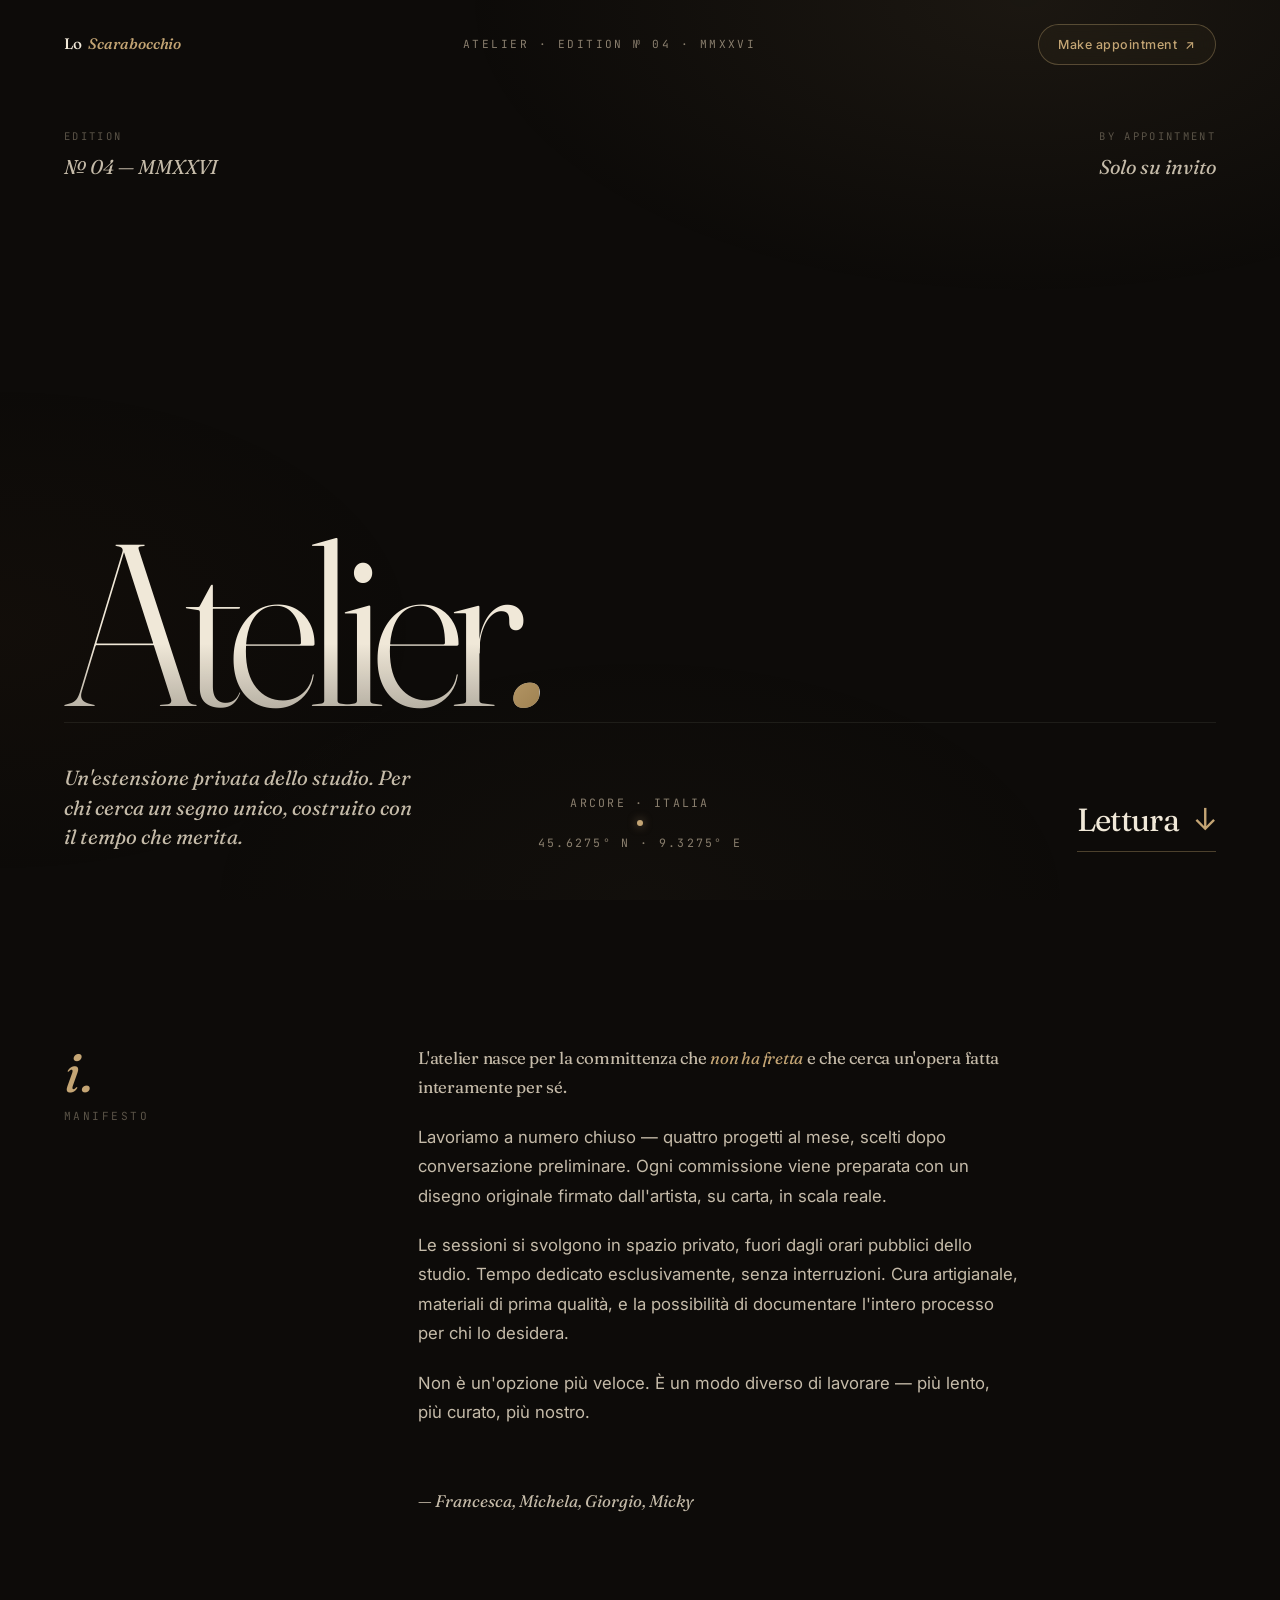
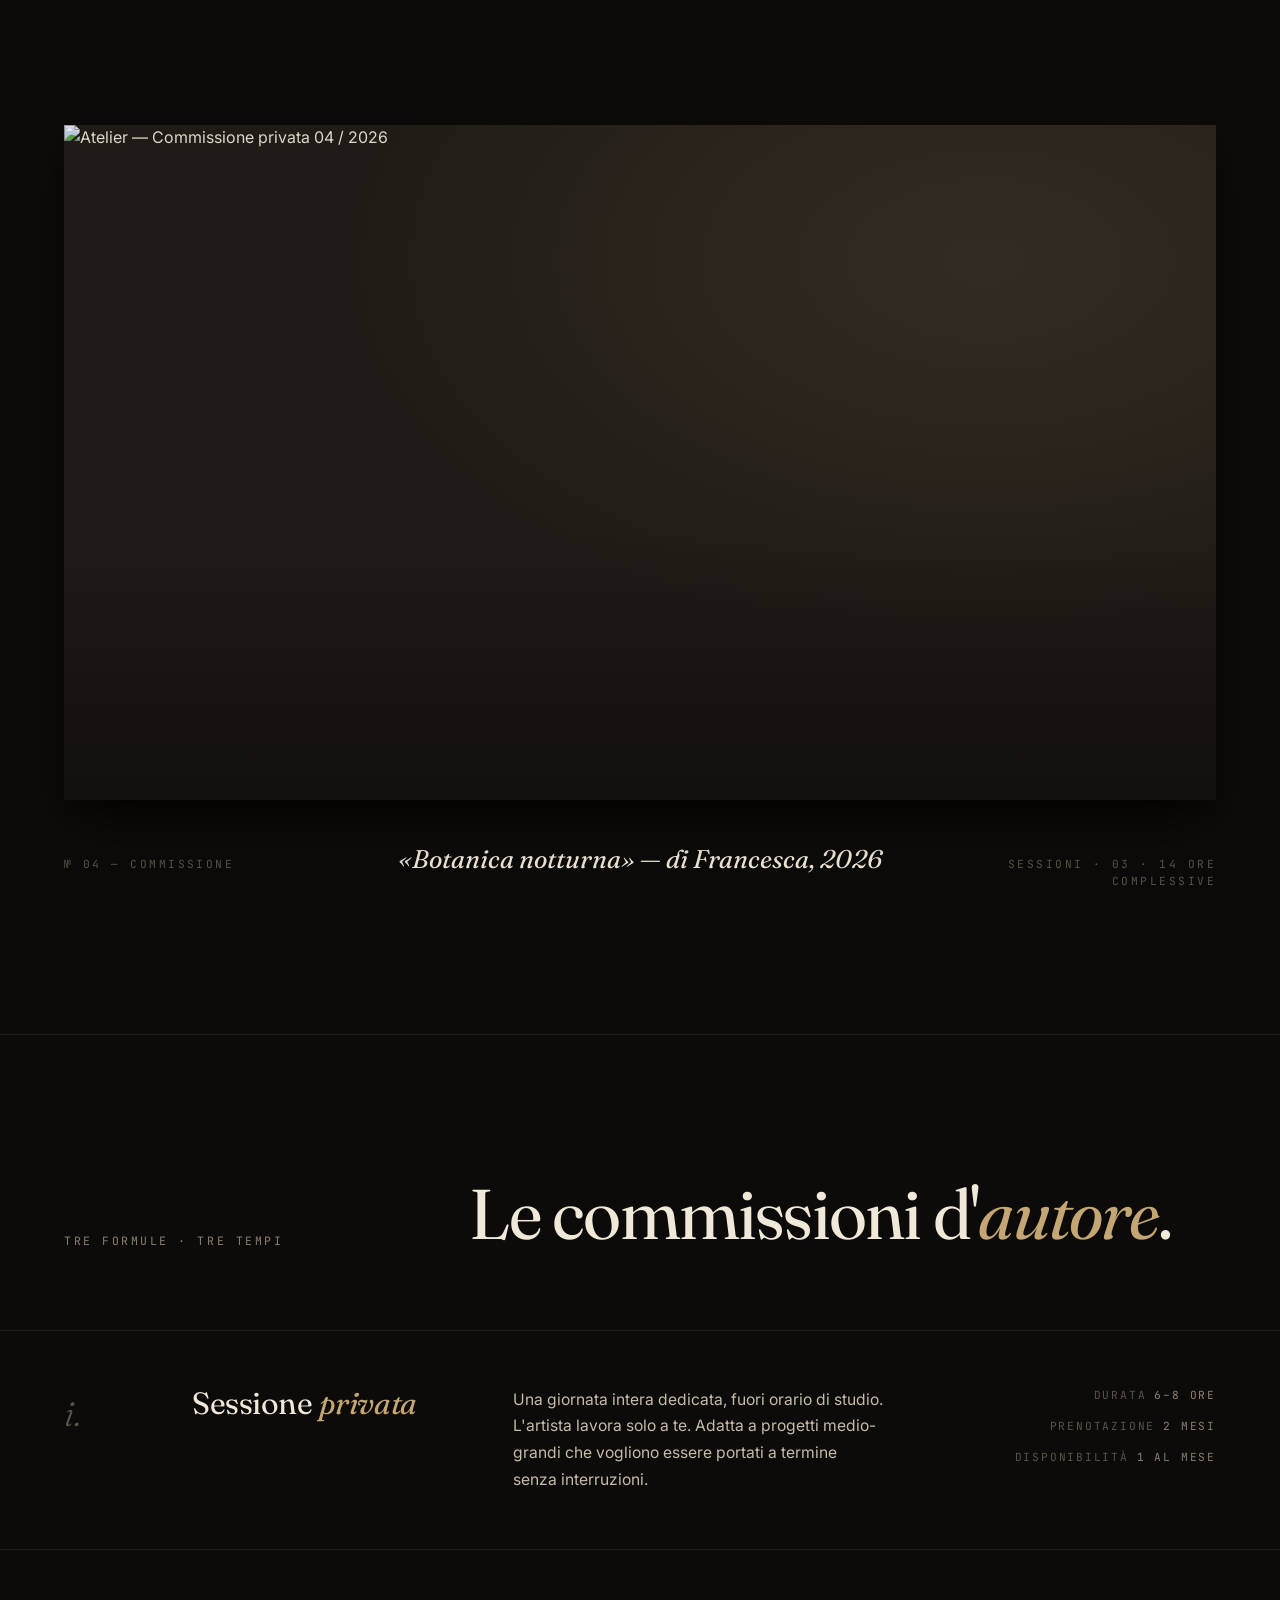
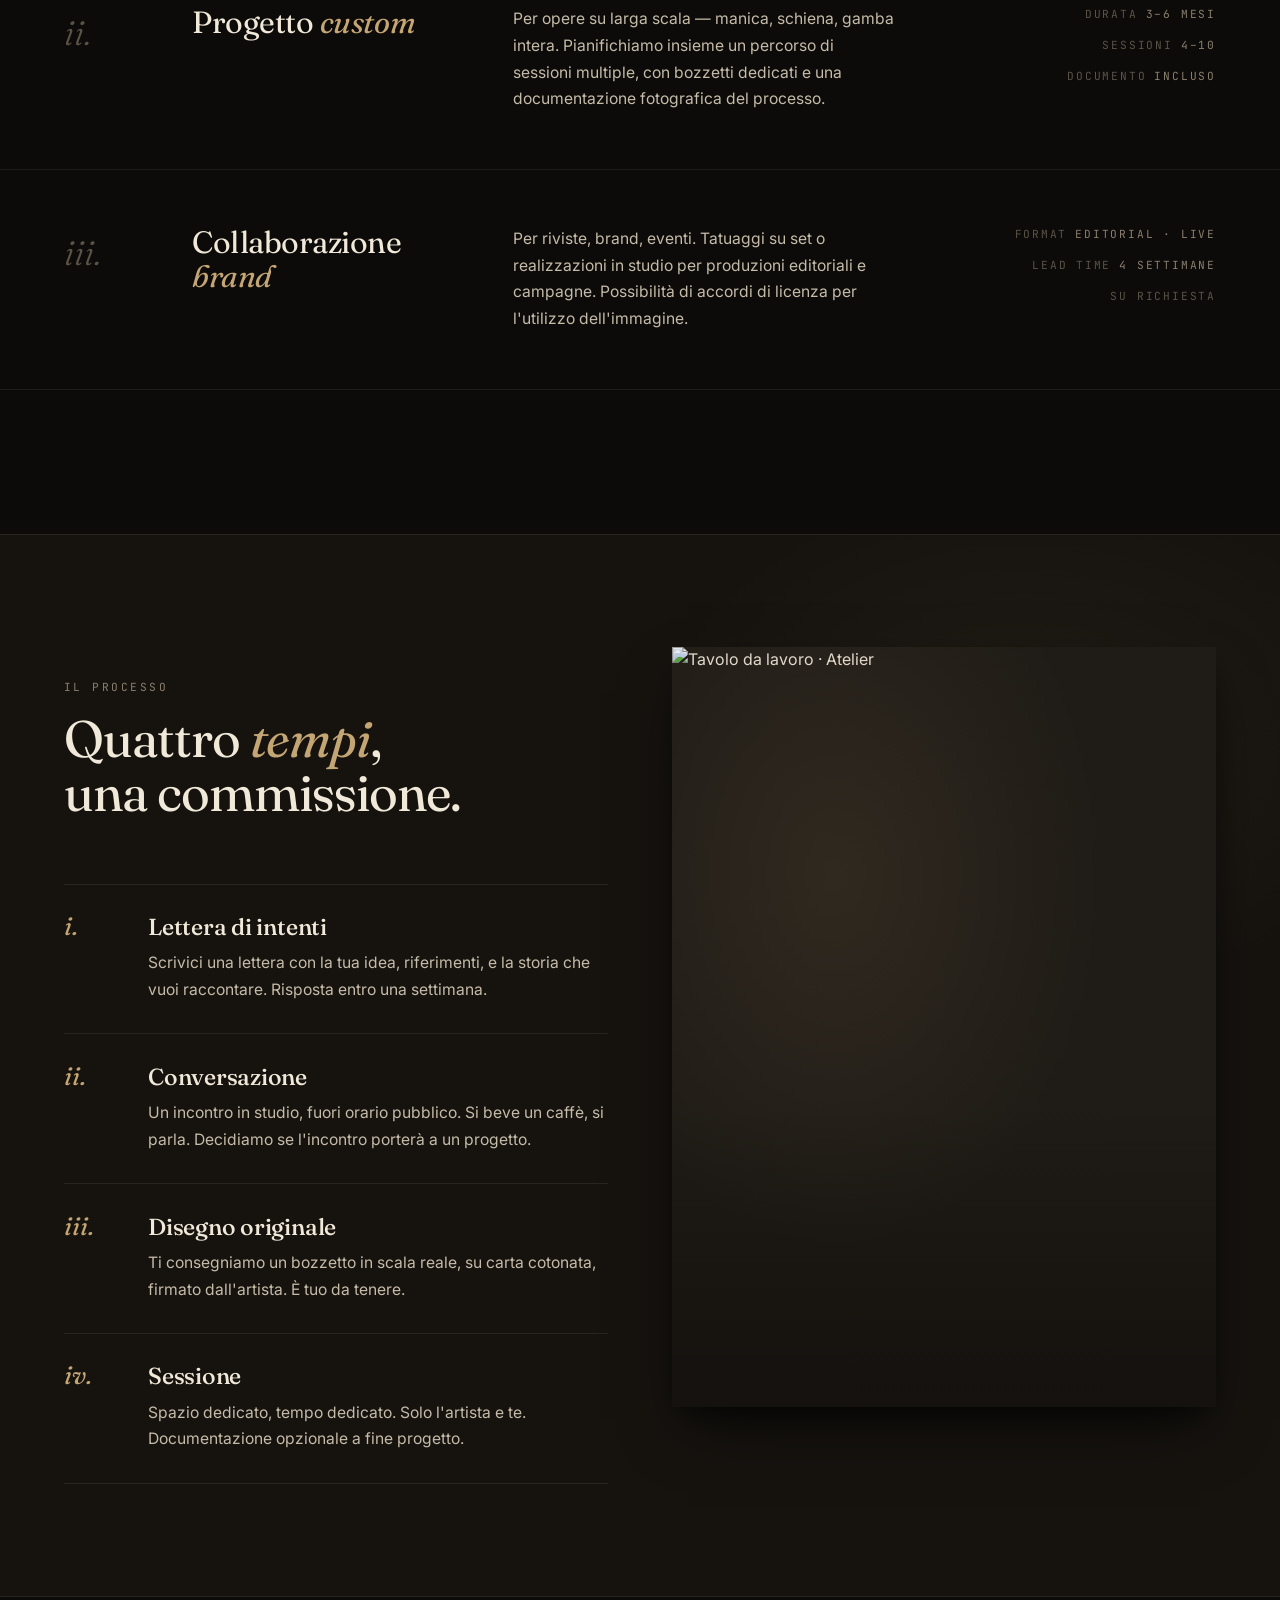
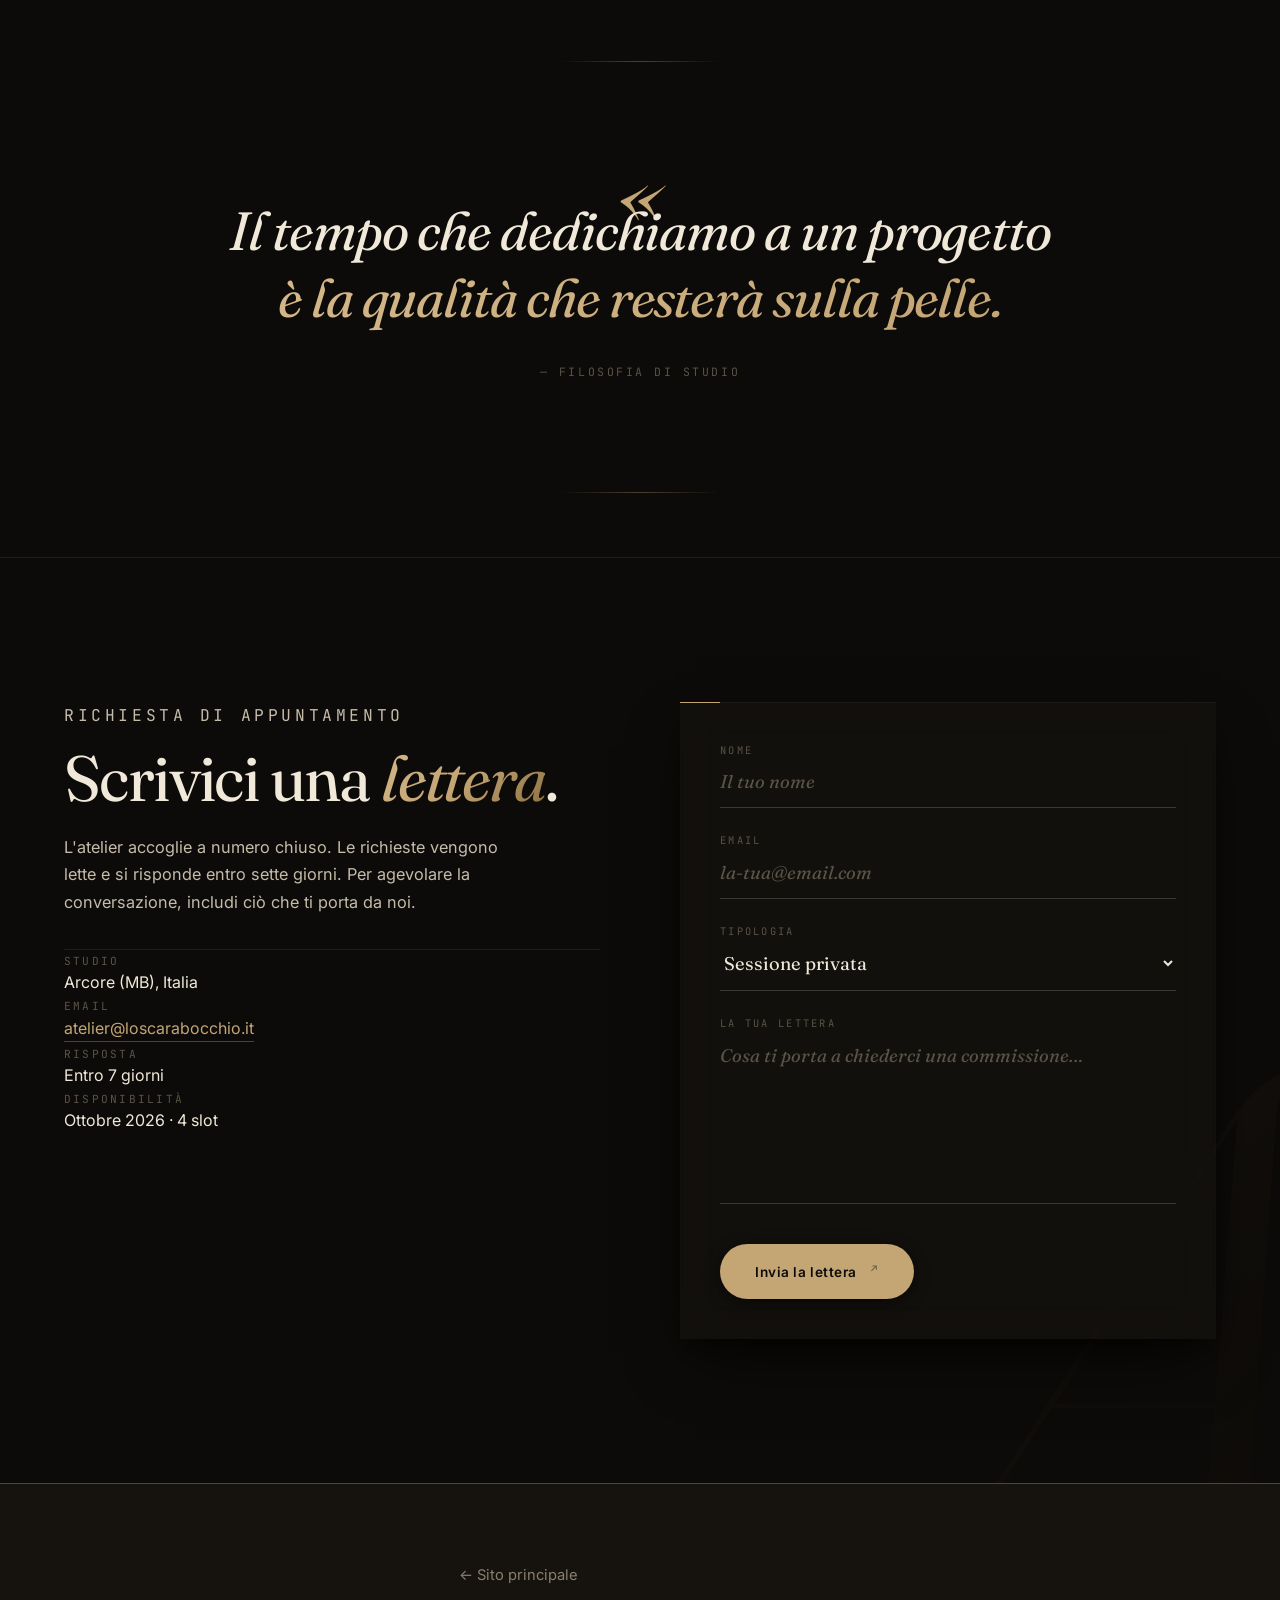
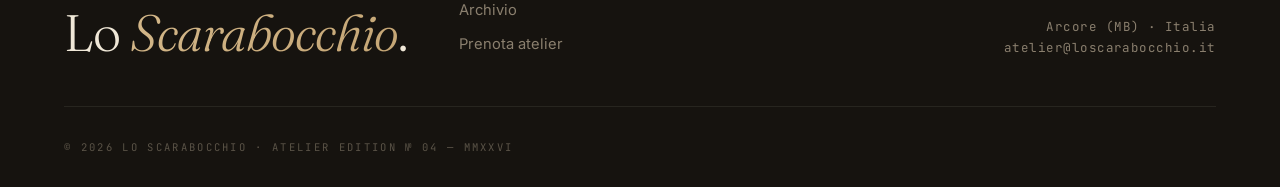
==== atelier.html @ e7e996b7 "Initial commit — Lo Scarabocchio Tattoo Studio site" ====
<!DOCTYPE html>
<html lang="it">
<head>
  <meta charset="UTF-8" />
  <meta name="viewport" content="width=device-width, initial-scale=1.0" />
  <meta name="description" content="Atelier — Lo Scarabocchio. Commissioni private, sessioni esclusive, collaborazioni d'autore." />
  <meta name="theme-color" content="#0d0b09" />
  <title>Atelier — Lo Scarabocchio</title>
  <link rel="icon" type="image/svg+xml" href="data:image/svg+xml,%3Csvg xmlns='http://www.w3.org/2000/svg' viewBox='0 0 100 100'%3E%3Crect width='100' height='100' rx='0' fill='%230d0b09'/%3E%3Ctext x='50' y='62' font-family='Times New Roman,serif' font-style='italic' font-size='44' text-anchor='middle' fill='%23c4a574'%3EA%3C/text%3E%3C/svg%3E" />

  <link rel="preconnect" href="https://fonts.googleapis.com" />
  <link rel="preconnect" href="https://fonts.gstatic.com" crossorigin />
  <link href="https://fonts.googleapis.com/css2?family=Fraunces:ital,opsz,wght@0,9..144,300;0,9..144,400;0,9..144,500;0,9..144,600;0,9..144,700;1,9..144,300;1,9..144,400;1,9..144,500;1,9..144,600&family=Inter:wght@300;400;500;600&family=JetBrains+Mono:wght@400;500&display=swap" rel="stylesheet" />

<style>
:root {
  /* Deep warm black palette — velvet/leather feel */
  --bg: #0d0b09;
  --bg-2: #16130f;
  --bg-3: #1f1b16;
  --bg-4: #2a241d;

  --ink: #f0e8d8;          /* warm cream */
  --ink-2: #c5bba9;        /* warm secondary */
  --ink-soft: #8a7f6e;     /* warm tertiary */
  --ink-mute: #5a5347;     /* warm dim */

  --accent: #c4a574;       /* champagne gold */
  --accent-soft: #d4b88a;
  --accent-deep: #8a6e3e;

  --line: rgba(240, 232, 216, 0.08);
  --line-hi: rgba(240, 232, 216, 0.18);
  --line-gold: rgba(196, 165, 116, 0.35);

  --glass: rgba(240, 232, 216, 0.025);
  --glass-hi: rgba(240, 232, 216, 0.05);

  --shadow-1: 0 4px 18px -4px rgba(0,0,0,0.55), 0 2px 8px -2px rgba(0,0,0,0.4);
  --shadow-2: 0 28px 60px -16px rgba(0,0,0,0.7), 0 12px 24px -8px rgba(0,0,0,0.5);
  --shadow-3: 0 40px 80px -20px rgba(0,0,0,0.85), 0 16px 30px -10px rgba(0,0,0,0.6);
  --shadow-gold: 0 0 40px -8px rgba(196, 165, 116, 0.25);

  --serif: 'Fraunces', 'Times New Roman', Georgia, serif;
  --sans: 'Inter', system-ui, -apple-system, sans-serif;
  --mono: 'JetBrains Mono', ui-monospace, monospace;

  --max: 1440px;
  --pad: clamp(1.5rem, 5vw, 4rem);
  --ease: cubic-bezier(0.22, 1, 0.36, 1);
  --ease-soft: cubic-bezier(0.25, 0.1, 0.25, 1);
}

* { margin: 0; padding: 0; box-sizing: border-box; }
html { scroll-behavior: smooth; }

body {
  background: var(--bg);
  color: var(--ink);
  font-family: var(--sans);
  font-weight: 400;
  font-size: 16px;
  line-height: 1.55;
  -webkit-font-smoothing: antialiased;
  -moz-osx-font-smoothing: grayscale;
  overflow-x: hidden;
  text-wrap: pretty;
  position: relative;
}

/* Ambient warm gold glow — deep luxury atmosphere */
body::before {
  content: '';
  position: fixed;
  inset: 0;
  z-index: -1;
  pointer-events: none;
  background:
    radial-gradient(ellipse 80% 60% at 80% 0%, rgba(196, 165, 116, 0.08), transparent 55%),
    radial-gradient(ellipse 60% 50% at 0% 70%, rgba(120, 70, 30, 0.05), transparent 55%),
    radial-gradient(ellipse 50% 40% at 50% 100%, rgba(196, 165, 116, 0.03), transparent 70%);
}

img { display: block; max-width: 100%; }
a { color: inherit; text-decoration: none; }
button { font-family: inherit; cursor: pointer; border: 0; background: none; color: inherit; }

::selection { background: var(--accent); color: var(--bg); }

.container { max-width: var(--max); margin: 0 auto; padding: 0 var(--pad); }

h1, h2, h3, h4 { text-wrap: balance; }

/* ============== TYPE SYSTEM ============== */

.serif { font-family: var(--serif); font-weight: 400; }
.serif-italic { font-family: var(--serif); font-style: italic; font-weight: 400; }
.mono { font-family: var(--mono); }

.eyebrow {
  font-family: var(--mono);
  font-size: 0.7rem;
  font-weight: 500;
  letter-spacing: 0.18em;
  text-transform: uppercase;
  color: var(--ink-soft);
}

.label {
  font-family: var(--mono);
  font-size: 0.66rem;
  letter-spacing: 0.22em;
  text-transform: uppercase;
  color: var(--ink-mute);
}

/* ============== NAV ============== */

.nav {
  position: fixed;
  top: 0; left: 0; right: 0;
  z-index: 50;
  display: flex;
  align-items: center;
  justify-content: space-between;
  padding: 1.5rem var(--pad);
  background: rgba(13, 11, 9, 0);
  transition: background 0.4s var(--ease), backdrop-filter 0.4s var(--ease), padding 0.3s var(--ease);
  color: var(--ink);
}

.nav.is-scrolled {
  background: rgba(13, 11, 9, 0.75);
  backdrop-filter: blur(20px) saturate(1.4);
  -webkit-backdrop-filter: blur(20px) saturate(1.4);
  border-bottom: 1px solid var(--line);
  padding-top: 1rem;
  padding-bottom: 1rem;
}

.nav__brand {
  font-family: var(--serif);
  font-size: 0.95rem;
  font-weight: 500;
  letter-spacing: -0.005em;
  display: inline-flex;
  align-items: center;
  gap: 0.4rem;
}

.nav__brand em { font-style: italic; color: var(--accent); }

.nav__center {
  font-family: var(--mono);
  font-size: 0.7rem;
  letter-spacing: 0.22em;
  text-transform: uppercase;
  color: var(--ink-soft);
}

.nav__cta {
  font-family: var(--sans);
  font-size: 0.78rem;
  font-weight: 500;
  letter-spacing: 0.04em;
  display: inline-flex;
  align-items: center;
  gap: 0.5rem;
  padding: 0.6rem 1.2rem;
  border: 1px solid var(--line-gold);
  color: var(--accent);
  border-radius: 999px;
  transition: all 0.4s var(--ease);
  background: rgba(196, 165, 116, 0.04);
  backdrop-filter: blur(10px);
}

.nav__cta:hover {
  background: var(--accent);
  color: var(--bg);
  border-color: var(--accent);
  box-shadow: var(--shadow-gold);
}

@media (max-width: 700px) {
  .nav__center { display: none; }
}

/* ============== HERO ============== */

.hero {
  min-height: 100vh;
  display: grid;
  grid-template-rows: 1fr auto;
  padding: 8rem var(--pad) 3rem;
  position: relative;
  overflow: hidden;
}

.hero::after {
  content: '';
  position: absolute;
  bottom: -1px; left: 0; right: 0;
  height: 1px;
  background: linear-gradient(to right, transparent, var(--line-gold), transparent);
}

.hero__top {
  display: grid;
  grid-template-columns: 1fr 1fr 1fr;
  gap: 2rem;
  align-items: start;
  margin-bottom: 4rem;
  position: relative;
  z-index: 2;
}

.hero__top-left { grid-column: 1; }
.hero__top-right { grid-column: 3; text-align: right; }

.hero__edition {
  display: flex;
  flex-direction: column;
  gap: 0.4rem;
}

.hero__edition .label { color: var(--ink-mute); }
.hero__edition .serif-italic { color: var(--ink-2); }

.hero__title {
  font-family: var(--serif);
  font-size: clamp(5rem, 18vw, 19rem);
  font-weight: 300;
  letter-spacing: -0.06em;
  line-height: 0.85;
  color: var(--ink);
  position: relative;
  z-index: 2;
  background: linear-gradient(180deg, var(--ink) 0%, var(--ink) 60%, rgba(240, 232, 216, 0.7) 100%);
  -webkit-background-clip: text;
  background-clip: text;
  -webkit-text-fill-color: transparent;
}

.hero__title em {
  font-style: italic;
  font-weight: 400;
  background: linear-gradient(135deg, var(--accent-soft) 0%, var(--accent) 50%, var(--accent-deep) 100%);
  -webkit-background-clip: text;
  background-clip: text;
  -webkit-text-fill-color: transparent;
}

.hero__bottom {
  display: grid;
  grid-template-columns: 1fr 1fr 1fr;
  gap: 3rem;
  align-items: end;
  padding-top: 2.5rem;
  border-top: 1px solid var(--line);
  position: relative;
  z-index: 2;
}

.hero__lead {
  font-family: var(--serif);
  font-style: italic;
  font-size: clamp(1.15rem, 1.6vw, 1.4rem);
  font-weight: 400;
  line-height: 1.45;
  color: var(--ink-2);
  max-width: 360px;
}

.hero__location {
  font-family: var(--mono);
  font-size: 0.72rem;
  letter-spacing: 0.2em;
  text-transform: uppercase;
  color: var(--ink-soft);
  text-align: center;
  display: flex;
  flex-direction: column;
  gap: 0.5rem;
}

.hero__location-dot {
  display: inline-block;
  width: 6px; height: 6px;
  border-radius: 50%;
  background: var(--accent);
  margin: 0 auto;
  box-shadow: 0 0 10px rgba(196, 165, 116, 0.6);
}

.hero__cta-row {
  display: flex;
  flex-direction: column;
  gap: 0.5rem;
  align-items: end;
}

@media (max-width: 800px) {
  .hero { padding: 6rem var(--pad) 2rem; }
  .hero__top { grid-template-columns: 1fr 1fr; }
  .hero__top-left { grid-column: 1; }
  .hero__top-right { grid-column: 2; }
  .hero__bottom { grid-template-columns: 1fr; gap: 1.5rem; align-items: start; }
  .hero__location, .hero__cta-row { text-align: left; align-items: start; }
}

/* ============== UTILITY: Big link ============== */

.big-link {
  font-family: var(--serif);
  font-size: clamp(1.5rem, 2.5vw, 2.1rem);
  font-weight: 400;
  letter-spacing: -0.02em;
  display: inline-flex;
  align-items: center;
  gap: 0.85rem;
  position: relative;
  transition: gap 0.4s var(--ease), color 0.3s;
  padding-bottom: 0.4rem;
  border-bottom: 1px solid var(--line-gold);
  color: var(--ink);
}

.big-link em { font-style: italic; color: var(--accent); }

.big-link__arrow {
  display: inline-block;
  font-family: var(--sans);
  font-size: 0.95em;
  transition: transform 0.4s var(--ease);
  color: var(--accent);
}

.big-link:hover { gap: 1.5rem; color: var(--accent); }
.big-link:hover .big-link__arrow { transform: translateX(6px) rotate(-12deg); }

.inline-link {
  position: relative;
  display: inline-block;
  padding-bottom: 1px;
  color: var(--accent);
  border-bottom: 1px solid var(--line-gold);
  transition: padding 0.3s var(--ease), border-color 0.3s;
}

.inline-link:hover { padding-bottom: 3px; border-color: var(--accent); }

/* ============== MANIFESTO ============== */

.manifesto {
  padding: 9rem var(--pad);
  position: relative;
}

.manifesto__inner {
  max-width: var(--max);
  margin: 0 auto;
  display: grid;
  grid-template-columns: 0.8fr 2.2fr;
  gap: 4rem;
  align-items: start;
}

.manifesto__caption {
  position: sticky;
  top: 8rem;
  display: flex;
  flex-direction: column;
  gap: 0.5rem;
}

.manifesto__caption-num {
  font-family: var(--serif);
  font-style: italic;
  font-size: 3.5rem;
  font-weight: 400;
  color: var(--accent);
  line-height: 1;
}

.manifesto__caption-label {
  font-family: var(--mono);
  font-size: 0.7rem;
  letter-spacing: 0.22em;
  text-transform: uppercase;
  color: var(--ink-mute);
}

.manifesto__body { max-width: 720px; }

.manifesto__lede {
  font-family: var(--serif);
  font-size: clamp(1.6rem, 2.7vw, 2.4rem);
  font-weight: 400;
  line-height: 1.25;
  letter-spacing: -0.015em;
  color: var(--ink);
  margin-bottom: 2.5rem;
}

.manifesto__lede em { font-style: italic; color: var(--accent); }

.manifesto__body p {
  font-size: 1.05rem;
  line-height: 1.75;
  color: var(--ink-2);
  margin-bottom: 1.25rem;
  max-width: 600px;
}

.manifesto__body p:last-child { margin-bottom: 0; }

.manifesto__sign {
  font-family: var(--serif);
  font-style: italic;
  font-size: 1.4rem;
  color: var(--accent);
  margin-top: 2.5rem;
  display: inline-block;
}

@media (max-width: 900px) {
  .manifesto__inner { grid-template-columns: 1fr; gap: 2rem; }
  .manifesto__caption { position: static; flex-direction: row; align-items: baseline; gap: 1rem; }
}

/* ============== FEATURED WORK ============== */

.feature {
  padding: 4rem 0 9rem;
  position: relative;
}

.feature__media {
  width: calc(100% - var(--pad) * 2);
  margin: 0 var(--pad);
  height: clamp(420px, 75vh, 720px);
  position: relative;
  overflow: hidden;
  background: var(--bg-3);
  box-shadow: var(--shadow-2);
}

.feature__media::after {
  content: '';
  position: absolute;
  inset: 0;
  background:
    linear-gradient(180deg, transparent 0%, transparent 60%, rgba(13,11,9,0.7) 100%),
    radial-gradient(ellipse at 80% 20%, rgba(196, 165, 116, 0.12) 0%, transparent 50%);
  pointer-events: none;
}

.feature__media img {
  width: 100%;
  height: 100%;
  object-fit: cover;
  filter: contrast(1.05) saturate(0.85) brightness(0.9);
}

.feature__caption {
  display: grid;
  grid-template-columns: 1fr auto 1fr;
  align-items: baseline;
  gap: 2rem;
  padding: 2.5rem var(--pad) 0;
  max-width: var(--max);
  margin: 0 auto;
}

.feature__caption-num {
  font-family: var(--mono);
  font-size: 0.7rem;
  letter-spacing: 0.22em;
  text-transform: uppercase;
  color: var(--ink-mute);
}

.feature__caption-title {
  font-family: var(--serif);
  font-style: italic;
  font-size: clamp(1.25rem, 2vw, 1.7rem);
  font-weight: 400;
  color: var(--ink);
  text-align: center;
}

.feature__caption-meta {
  font-family: var(--mono);
  font-size: 0.7rem;
  letter-spacing: 0.22em;
  text-transform: uppercase;
  color: var(--ink-mute);
  text-align: right;
}

@media (max-width: 700px) {
  .feature__caption { grid-template-columns: 1fr; text-align: left; }
  .feature__caption-title, .feature__caption-meta { text-align: left; }
}

/* ============== SERVICES ============== */

.services {
  padding: 4rem 0 9rem;
  border-top: 1px solid var(--line);
  position: relative;
}

.services__head {
  display: grid;
  grid-template-columns: 1fr 2fr;
  gap: 2rem;
  align-items: end;
  padding: 5rem var(--pad) 5rem;
  max-width: var(--max);
  margin: 0 auto;
}

.services__head-label {
  font-family: var(--mono);
  font-size: 0.72rem;
  letter-spacing: 0.22em;
  text-transform: uppercase;
  color: var(--ink-soft);
}

.services__head-title {
  font-family: var(--serif);
  font-size: clamp(2.5rem, 5.5vw, 4.5rem);
  font-weight: 400;
  letter-spacing: -0.025em;
  line-height: 1;
  color: var(--ink);
}

.services__head-title em { font-style: italic; color: var(--accent); }

.services__list {
  display: grid;
  grid-template-columns: 1fr;
}

.service {
  display: grid;
  grid-template-columns: 80px 1fr 1.4fr 1fr;
  gap: 3rem;
  align-items: start;
  padding: 3.5rem var(--pad);
  border-top: 1px solid var(--line);
  max-width: var(--max);
  margin: 0 auto;
  transition: background 0.5s var(--ease), padding 0.4s var(--ease);
  position: relative;
}

.service:last-child { border-bottom: 1px solid var(--line); }

.service::before {
  content: '';
  position: absolute;
  top: 0; left: 0;
  width: 0; height: 1px;
  background: linear-gradient(to right, var(--accent), transparent);
  transition: width 0.6s var(--ease);
}

.service:hover {
  background: var(--bg-2);
}

.service:hover::before { width: 100%; }

.service__num {
  font-family: var(--serif);
  font-style: italic;
  font-size: 2.2rem;
  font-weight: 300;
  color: var(--ink-mute);
  transition: color 0.4s var(--ease), transform 0.4s var(--ease);
}

.service:hover .service__num {
  color: var(--accent);
  transform: translateX(6px);
}

.service__name {
  font-family: var(--serif);
  font-size: clamp(1.5rem, 2.4vw, 2.1rem);
  font-weight: 400;
  letter-spacing: -0.015em;
  line-height: 1.1;
  color: var(--ink);
}

.service__name em { font-style: italic; color: var(--accent); }

.service__desc {
  font-size: 0.98rem;
  line-height: 1.7;
  color: var(--ink-2);
}

.service__meta {
  display: flex;
  flex-direction: column;
  gap: 0.85rem;
  align-items: end;
  font-family: var(--mono);
  font-size: 0.7rem;
  letter-spacing: 0.16em;
  text-transform: uppercase;
  color: var(--ink-soft);
}

.service__meta-row { display: flex; gap: 0.5rem; }
.service__meta-row span:first-child { color: var(--ink-mute); }

@media (max-width: 1000px) {
  .service { grid-template-columns: 60px 1fr; gap: 1.5rem; }
  .service__desc, .service__meta { grid-column: 2; margin-top: 0.5rem; align-items: start; }
}

/* ============== EDITORIAL SPLIT ============== */

.editorial {
  padding: 7rem 0;
  background: var(--bg-2);
  border-top: 1px solid var(--line);
  border-bottom: 1px solid var(--line);
  position: relative;
}

.editorial::before {
  content: '';
  position: absolute;
  inset: 0;
  background: radial-gradient(ellipse 60% 50% at 80% 20%, rgba(196, 165, 116, 0.06), transparent 50%);
  pointer-events: none;
}

.editorial__inner {
  max-width: var(--max);
  margin: 0 auto;
  padding: 0 var(--pad);
  display: grid;
  grid-template-columns: 1fr 1fr;
  gap: 4rem;
  align-items: start;
  position: relative;
  z-index: 1;
}

.editorial__col-text { padding-top: 2rem; }

.editorial__head {
  margin-bottom: 4rem;
}

.editorial__head-label {
  font-family: var(--mono);
  font-size: 0.7rem;
  letter-spacing: 0.22em;
  text-transform: uppercase;
  color: var(--ink-soft);
  margin-bottom: 1rem;
}

.editorial__head-title {
  font-family: var(--serif);
  font-size: clamp(2rem, 4vw, 3.25rem);
  font-weight: 400;
  letter-spacing: -0.02em;
  line-height: 1.05;
  color: var(--ink);
}

.editorial__head-title em { font-style: italic; color: var(--accent); }

.editorial__steps {
  list-style: none;
  display: flex;
  flex-direction: column;
}

.editorial__steps li {
  display: grid;
  grid-template-columns: 60px 1fr;
  gap: 1.5rem;
  padding: 1.85rem 0;
  border-top: 1px solid var(--line);
  transition: padding 0.4s var(--ease);
}

.editorial__steps li:last-child { border-bottom: 1px solid var(--line); }

.editorial__steps li:hover { padding-left: 0.5rem; }

.editorial__step-num {
  font-family: var(--serif);
  font-style: italic;
  font-size: 1.6rem;
  color: var(--accent);
  line-height: 1;
}

.editorial__step h3 {
  font-family: var(--serif);
  font-size: 1.45rem;
  font-weight: 500;
  letter-spacing: -0.01em;
  line-height: 1.15;
  margin-bottom: 0.6rem;
  color: var(--ink);
}

.editorial__step p {
  font-size: 0.98rem;
  line-height: 1.7;
  color: var(--ink-2);
}

.editorial__col-image {
  position: sticky;
  top: 6rem;
  height: clamp(500px, 85vh, 760px);
  overflow: hidden;
  background: var(--bg-3);
  box-shadow: var(--shadow-2);
}

.editorial__col-image::after {
  content: '';
  position: absolute;
  inset: 0;
  background:
    linear-gradient(180deg, transparent 60%, rgba(13,11,9,0.6) 100%),
    radial-gradient(ellipse at 30% 30%, rgba(196, 165, 116, 0.1), transparent 50%);
  pointer-events: none;
}

.editorial__col-image img {
  width: 100%;
  height: 100%;
  object-fit: cover;
  filter: contrast(1.05) saturate(0.85) brightness(0.92);
}

@media (max-width: 1000px) {
  .editorial__inner { grid-template-columns: 1fr; }
  .editorial__col-image { position: static; height: 60vh; order: -1; }
}

/* ============== QUOTE MOMENT ============== */

.quote {
  padding: 11rem var(--pad);
  text-align: center;
  position: relative;
}

.quote::before,
.quote::after {
  content: '';
  position: absolute;
  left: 50%;
  transform: translateX(-50%);
  width: clamp(80px, 14%, 160px);
  height: 1px;
  background: linear-gradient(to right, transparent, var(--line-gold), transparent);
}

.quote::before { top: 4rem; }
.quote::after  { bottom: 4rem; }

.quote__mark {
  font-family: var(--serif);
  font-style: italic;
  font-size: 7rem;
  color: var(--accent);
  line-height: 0;
  display: block;
  margin-bottom: 1.5rem;
  position: relative;
  top: 1rem;
}

.quote__text {
  font-family: var(--serif);
  font-style: italic;
  font-size: clamp(1.8rem, 4.2vw, 3.5rem);
  font-weight: 400;
  line-height: 1.25;
  letter-spacing: -0.02em;
  max-width: 1100px;
  margin: 0 auto 2rem;
  color: var(--ink);
}

.quote__text em {
  background: linear-gradient(135deg, var(--accent-soft), var(--accent));
  -webkit-background-clip: text;
  background-clip: text;
  -webkit-text-fill-color: transparent;
  font-style: italic;
}

.quote__sign {
  font-family: var(--mono);
  font-size: 0.72rem;
  letter-spacing: 0.22em;
  text-transform: uppercase;
  color: var(--ink-mute);
}

/* ============== BOOKING ============== */

.booking {
  padding: 9rem var(--pad);
  border-top: 1px solid var(--line);
  position: relative;
  overflow: hidden;
}

.booking::before {
  content: 'A';
  position: absolute;
  bottom: -10vw;
  right: -3vw;
  font-family: var(--serif);
  font-style: italic;
  font-size: 55vw;
  font-weight: 300;
  background: linear-gradient(135deg, rgba(196, 165, 116, 0.06) 0%, rgba(196, 165, 116, 0.02) 50%, transparent 100%);
  -webkit-background-clip: text;
  background-clip: text;
  -webkit-text-fill-color: transparent;
  line-height: 0.85;
  pointer-events: none;
  z-index: 0;
}

.booking__inner {
  max-width: var(--max);
  margin: 0 auto;
  position: relative;
  z-index: 1;
  display: grid;
  grid-template-columns: 1fr 1fr;
  gap: 5rem;
  align-items: start;
}

.booking__head h2 {
  font-family: var(--serif);
  font-size: clamp(2.5rem, 5vw, 4.25rem);
  font-weight: 400;
  letter-spacing: -0.025em;
  line-height: 1;
  margin-bottom: 1.5rem;
  color: var(--ink);
}

.booking__head h2 em {
  font-style: italic;
  background: linear-gradient(135deg, var(--accent-soft), var(--accent), var(--accent-deep));
  -webkit-background-clip: text;
  background-clip: text;
  -webkit-text-fill-color: transparent;
}

.booking__head p {
  font-size: 1.02rem;
  line-height: 1.7;
  color: var(--ink-2);
  margin-bottom: 2rem;
  max-width: 460px;
}

.booking__details {
  list-style: none;
  border-top: 1px solid var(--line);
  margin-top: 2rem;
}

.booking__details li {
  display: grid;
  grid-template-columns: 130px 1fr;
  gap: 1rem;
  padding: 1.1rem 0;
  border-bottom: 1px solid var(--line);
  align-items: start;
}

.booking__details dt {
  font-family: var(--mono);
  font-size: 0.7rem;
  letter-spacing: 0.2em;
  text-transform: uppercase;
  color: var(--ink-mute);
  padding-top: 0.2rem;
}

.booking__details dd {
  font-size: 1rem;
  color: var(--ink);
}

.booking__form {
  display: flex;
  flex-direction: column;
  gap: 1.5rem;
  background: var(--glass);
  backdrop-filter: blur(20px) saturate(1.2);
  -webkit-backdrop-filter: blur(20px) saturate(1.2);
  padding: 2.5rem;
  box-shadow: var(--shadow-2), inset 0 1px 0 rgba(255,255,255,0.04);
  position: relative;
}

.booking__form::before {
  content: '';
  position: absolute;
  top: 0; left: 0;
  width: 40px; height: 1px;
  background: var(--accent);
}

.booking__form label {
  display: block;
  border-bottom: 1px solid var(--line-hi);
  padding-bottom: 0.65rem;
  transition: border-color 0.3s var(--ease);
}

.booking__form label:focus-within {
  border-bottom-color: var(--accent);
}

.booking__form span {
  display: block;
  font-family: var(--mono);
  font-size: 0.65rem;
  letter-spacing: 0.22em;
  text-transform: uppercase;
  color: var(--ink-mute);
  margin-bottom: 0.5rem;
  transition: color 0.3s var(--ease);
}

.booking__form label:focus-within span { color: var(--accent); }

.booking__form input,
.booking__form textarea,
.booking__form select {
  width: 100%;
  background: transparent;
  border: 0;
  padding: 0.25rem 0;
  font-family: var(--serif);
  font-size: 1.15rem;
  color: var(--ink);
  outline: none;
  resize: none;
}

.booking__form input::placeholder,
.booking__form textarea::placeholder {
  color: var(--ink-mute);
  font-style: italic;
}

.booking__form select option {
  background: var(--bg-3);
  color: var(--ink);
  font-family: var(--sans);
}

.booking__submit {
  align-self: flex-start;
  margin-top: 1rem;
  display: inline-flex;
  align-items: center;
  gap: 0.85rem;
  padding: 1.05rem 2.2rem;
  background: var(--accent);
  color: var(--bg);
  font-family: var(--sans);
  font-size: 0.85rem;
  font-weight: 600;
  letter-spacing: 0.04em;
  border-radius: 999px;
  transition: all 0.4s var(--ease);
  box-shadow: var(--shadow-1);
}

.booking__submit:hover {
  background: var(--accent-soft);
  transform: translateY(-2px);
  box-shadow: var(--shadow-2), var(--shadow-gold);
}

.booking__submit-arrow { transition: transform 0.3s var(--ease); }
.booking__submit:hover .booking__submit-arrow { transform: translateX(5px); }

@media (max-width: 900px) {
  .booking__inner { grid-template-columns: 1fr; gap: 3rem; }
  .booking::before { font-size: 95vw; bottom: -10vw; }
  .booking__form { padding: 1.75rem; }
}

/* ============== FOOTER ============== */

.footer {
  padding: 5rem var(--pad) 2rem;
  background: var(--bg-2);
  border-top: 1px solid var(--line-gold);
  color: var(--ink-2);
  position: relative;
  z-index: 2;
}

.footer__inner {
  max-width: var(--max);
  margin: 0 auto;
  display: grid;
  grid-template-columns: 1fr 1fr 1fr;
  gap: 2rem;
  align-items: end;
  padding-bottom: 3rem;
  border-bottom: 1px solid var(--line);
}

.footer__brand {
  font-family: var(--serif);
  font-size: clamp(2rem, 4vw, 3.25rem);
  font-weight: 300;
  letter-spacing: -0.02em;
  line-height: 1;
  color: var(--ink);
}

.footer__brand em {
  font-style: italic;
  background: linear-gradient(135deg, var(--accent-soft), var(--accent));
  -webkit-background-clip: text;
  background-clip: text;
  -webkit-text-fill-color: transparent;
}

.footer__links {
  display: flex;
  flex-direction: column;
  gap: 0.6rem;
  font-size: 0.92rem;
}

.footer__links a {
  color: var(--ink-soft);
  transition: color 0.3s;
  position: relative;
  display: inline-block;
  width: max-content;
  padding-bottom: 1px;
  border-bottom: 1px solid transparent;
}

.footer__links a:hover { color: var(--accent); border-bottom-color: var(--line-gold); }

.footer__contact {
  text-align: right;
  font-family: var(--mono);
  font-size: 0.78rem;
  letter-spacing: 0.12em;
  color: var(--ink-soft);
  line-height: 1.7;
}

.footer__copy {
  margin-top: 2rem;
  font-family: var(--mono);
  font-size: 0.66rem;
  letter-spacing: 0.22em;
  text-transform: uppercase;
  color: var(--ink-mute);
}

@media (max-width: 700px) {
  .footer__inner { grid-template-columns: 1fr; gap: 1.5rem; align-items: start; }
  .footer__contact { text-align: left; }
}

/* ============== REVEAL ============== */

.reveal {
  opacity: 0;
  transform: translateY(20px);
  transition: opacity 1.1s var(--ease-soft), transform 1.1s var(--ease-soft);
}
.reveal.is-visible { opacity: 1; transform: translateY(0); }

.reveal-delay-1 { transition-delay: 0.1s; }
.reveal-delay-2 { transition-delay: 0.2s; }
.reveal-delay-3 { transition-delay: 0.3s; }

@media (prefers-reduced-motion: reduce) {
  *, *::before, *::after {
    animation-duration: 0.01ms !important;
    transition-duration: 0.01ms !important;
  }
  .reveal { opacity: 1 !important; transform: none !important; }
}
</style>
</head>
<body>

  <!-- NAV -->
  <header class="nav" id="nav">
    <a href="index.html" class="nav__brand">Lo <em>Scarabocchio</em></a>
    <span class="nav__center">Atelier · Edition № 04 · MMXXVI</span>
    <a href="#booking" class="nav__cta">Make appointment <span>↗</span></a>
  </header>

  <main>

  <!-- HERO -->
  <section class="hero">
    <div class="hero__top">
      <div class="hero__top-left">
        <div class="hero__edition">
          <span class="label">Edition</span>
          <span class="serif-italic" style="font-size: 1.25rem;">№ 04 — MMXXVI</span>
        </div>
      </div>
      <div></div>
      <div class="hero__top-right">
        <div class="hero__edition">
          <span class="label">By appointment</span>
          <span class="serif-italic" style="font-size: 1.25rem;">Solo su invito</span>
        </div>
      </div>
    </div>

    <h1 class="hero__title">Atelier<em>.</em></h1>

    <div class="hero__bottom">
      <p class="hero__lead">
        Un'estensione privata dello studio.
        Per chi cerca un segno unico, costruito con il tempo che merita.
      </p>
      <div class="hero__location">
        <span>Arcore · Italia</span>
        <span class="hero__location-dot"></span>
        <span>45.6275° N · 9.3275° E</span>
      </div>
      <div class="hero__cta-row">
        <a href="#manifesto" class="big-link">
          <span>Lettura</span>
          <span class="big-link__arrow">↓</span>
        </a>
      </div>
    </div>
  </section>

  <!-- MANIFESTO -->
  <section class="manifesto" id="manifesto">
    <div class="manifesto__inner">
      <div class="manifesto__caption">
        <span class="manifesto__caption-num">i.</span>
        <span class="manifesto__caption-label">Manifesto</span>
      </div>
      <div class="manifesto__body">
        <p class="manifesto__lede">
          L'atelier nasce per la committenza che <em>non ha fretta</em> e che cerca un'opera fatta interamente per sé.
        </p>
        <p>
          Lavoriamo a numero chiuso — quattro progetti al mese, scelti dopo conversazione preliminare. Ogni commissione viene preparata con un disegno originale firmato dall'artista, su carta, in scala reale.
        </p>
        <p>
          Le sessioni si svolgono in spazio privato, fuori dagli orari pubblici dello studio. Tempo dedicato esclusivamente, senza interruzioni. Cura artigianale, materiali di prima qualità, e la possibilità di documentare l'intero processo per chi lo desidera.
        </p>
        <p>
          Non è un'opzione più veloce. È un modo diverso di lavorare — più lento, più curato, più nostro.
        </p>
        <p class="manifesto__sign">— Francesca, Michela, Giorgio, Micky</p>
      </div>
    </div>
  </section>

  <!-- FEATURED WORK -->
  <section class="feature">
    <div class="feature__media">
      <img src="https://picsum.photos/seed/atelier-feature-2026/1800/1100" alt="Atelier — Commissione privata 04 / 2026" loading="lazy" />
    </div>
    <div class="feature__caption">
      <span class="feature__caption-num">№ 04 — Commissione</span>
      <span class="feature__caption-title">«Botanica notturna» — di Francesca, 2026</span>
      <span class="feature__caption-meta">Sessioni · 03 · 14 ore complessive</span>
    </div>
  </section>

  <!-- SERVICES -->
  <section class="services">
    <div class="services__head">
      <p class="services__head-label">Tre formule · Tre tempi</p>
      <h2 class="services__head-title">Le commissioni d'<em>autore</em>.</h2>
    </div>

    <div class="services__list">
      <article class="service">
        <span class="service__num">i.</span>
        <h3 class="service__name">Sessione <em>privata</em></h3>
        <p class="service__desc">
          Una giornata intera dedicata, fuori orario di studio. L'artista lavora solo a te. Adatta a progetti medio-grandi che vogliono essere portati a termine senza interruzioni.
        </p>
        <div class="service__meta">
          <div class="service__meta-row"><span>Durata</span><span>6–8 ore</span></div>
          <div class="service__meta-row"><span>Prenotazione</span><span>2 mesi</span></div>
          <div class="service__meta-row"><span>Disponibilità</span><span>1 al mese</span></div>
        </div>
      </article>

      <article class="service">
        <span class="service__num">ii.</span>
        <h3 class="service__name">Progetto <em>custom</em></h3>
        <p class="service__desc">
          Per opere su larga scala — manica, schiena, gamba intera. Pianifichiamo insieme un percorso di sessioni multiple, con bozzetti dedicati e una documentazione fotografica del processo.
        </p>
        <div class="service__meta">
          <div class="service__meta-row"><span>Durata</span><span>3–6 mesi</span></div>
          <div class="service__meta-row"><span>Sessioni</span><span>4–10</span></div>
          <div class="service__meta-row"><span>Documento</span><span>Incluso</span></div>
        </div>
      </article>

      <article class="service">
        <span class="service__num">iii.</span>
        <h3 class="service__name">Collaborazione <em>brand</em></h3>
        <p class="service__desc">
          Per riviste, brand, eventi. Tatuaggi su set o realizzazioni in studio per produzioni editoriali e campagne. Possibilità di accordi di licenza per l'utilizzo dell'immagine.
        </p>
        <div class="service__meta">
          <div class="service__meta-row"><span>Format</span><span>Editorial · Live</span></div>
          <div class="service__meta-row"><span>Lead time</span><span>4 settimane</span></div>
          <div class="service__meta-row"><span>Su richiesta</span></div>
        </div>
      </article>
    </div>
  </section>

  <!-- EDITORIAL SPLIT -->
  <section class="editorial">
    <div class="editorial__inner">
      <div class="editorial__col-text">
        <div class="editorial__head">
          <p class="editorial__head-label">Il processo</p>
          <h2 class="editorial__head-title">Quattro <em>tempi</em>, una commissione.</h2>
        </div>

        <ol class="editorial__steps">
          <li>
            <span class="editorial__step-num">i.</span>
            <div class="editorial__step">
              <h3>Lettera di intenti</h3>
              <p>Scrivici una lettera con la tua idea, riferimenti, e la storia che vuoi raccontare. Risposta entro una settimana.</p>
            </div>
          </li>
          <li>
            <span class="editorial__step-num">ii.</span>
            <div class="editorial__step">
              <h3>Conversazione</h3>
              <p>Un incontro in studio, fuori orario pubblico. Si beve un caffè, si parla. Decidiamo se l'incontro porterà a un progetto.</p>
            </div>
          </li>
          <li>
            <span class="editorial__step-num">iii.</span>
            <div class="editorial__step">
              <h3>Disegno originale</h3>
              <p>Ti consegniamo un bozzetto in scala reale, su carta cotonata, firmato dall'artista. È tuo da tenere.</p>
            </div>
          </li>
          <li>
            <span class="editorial__step-num">iv.</span>
            <div class="editorial__step">
              <h3>Sessione</h3>
              <p>Spazio dedicato, tempo dedicato. Solo l'artista e te. Documentazione opzionale a fine progetto.</p>
            </div>
          </li>
        </ol>
      </div>

      <div class="editorial__col-image">
        <img src="https://picsum.photos/seed/atelier-process-2026/900/1200" alt="Tavolo da lavoro · Atelier" loading="lazy" />
      </div>
    </div>
  </section>

  <!-- QUOTE -->
  <section class="quote">
    <span class="quote__mark">«</span>
    <p class="quote__text">
      Il tempo che dedichiamo a un progetto<br/>
      <em>è la qualità che resterà sulla pelle.</em>
    </p>
    <p class="quote__sign">— Filosofia di studio</p>
  </section>

  <!-- BOOKING -->
  <section class="booking" id="booking">
    <div class="booking__inner">
      <div class="booking__head">
        <p class="services__head-label" style="margin-bottom: 1rem;">Richiesta di appuntamento</p>
        <h2>Scrivici una <em>lettera</em>.</h2>
        <p>L'atelier accoglie a numero chiuso. Le richieste vengono lette e si risponde entro sette giorni. Per agevolare la conversazione, includi ciò che ti porta da noi.</p>

        <dl class="booking__details">
          <div><dt>Studio</dt><dd>Arcore (MB), Italia</dd></div>
          <div><dt>Email</dt><dd><a href="mailto:atelier@loscarabocchio.it" class="inline-link">atelier@loscarabocchio.it</a></dd></div>
          <div><dt>Risposta</dt><dd>Entro 7 giorni</dd></div>
          <div><dt>Disponibilità</dt><dd>Ottobre 2026 · 4 slot</dd></div>
        </dl>
      </div>

      <form class="booking__form" onsubmit="event.preventDefault(); this.querySelector('.booking__submit').textContent = '✓ Lettera inviata'; this.querySelector('.booking__submit').style.background = 'var(--accent-soft)';">
        <label>
          <span>Nome</span>
          <input type="text" name="name" required placeholder="Il tuo nome" />
        </label>
        <label>
          <span>Email</span>
          <input type="email" name="email" required placeholder="la-tua@email.com" />
        </label>
        <label>
          <span>Tipologia</span>
          <select name="type">
            <option>Sessione privata</option>
            <option>Progetto custom</option>
            <option>Collaborazione brand</option>
            <option>Non sono ancora sicuro</option>
          </select>
        </label>
        <label>
          <span>La tua lettera</span>
          <textarea name="message" rows="6" required placeholder="Cosa ti porta a chiederci una commissione…"></textarea>
        </label>
        <button type="submit" class="booking__submit">
          Invia la lettera
          <span class="booking__submit-arrow">↗</span>
        </button>
      </form>
    </div>
  </section>

  </main>

  <!-- FOOTER -->
  <footer class="footer">
    <div class="footer__inner">
      <p class="footer__brand">Lo <em>Scarabocchio</em>.</p>
      <div class="footer__links">
        <a href="index.html">← Sito principale</a>
        <a href="index.html#galleria">Archivio</a>
        <a href="#booking">Prenota atelier</a>
      </div>
      <div class="footer__contact">
        Arcore (MB) · Italia<br/>
        atelier@loscarabocchio.it
      </div>
    </div>
    <p class="footer__copy">© <span id="year"></span> Lo Scarabocchio · Atelier Edition № 04 — MMXXVI</p>
  </footer>

<script>
  document.getElementById('year').textContent = new Date().getFullYear();

  const nav = document.getElementById('nav');
  window.addEventListener('scroll', () => {
    nav.classList.toggle('is-scrolled', window.scrollY > 60);
  }, { passive: true });

  const reveals = document.querySelectorAll('.hero__title, .hero__lead, .manifesto__lede, .manifesto__body p, .feature__media, .service, .editorial__head, .editorial__steps li, .editorial__col-image, .quote__text, .booking__head, .booking__form');
  reveals.forEach((el, i) => {
    el.classList.add('reveal');
    if (i % 3 === 1) el.classList.add('reveal-delay-1');
    if (i % 3 === 2) el.classList.add('reveal-delay-2');
  });

  if ('IntersectionObserver' in window) {
    const obs = new IntersectionObserver((entries) => {
      entries.forEach(entry => {
        if (entry.isIntersecting) {
          entry.target.classList.add('is-visible');
          obs.unobserve(entry.target);
        }
      });
    }, { threshold: 0.08, rootMargin: '0px 0px -8% 0px' });
    reveals.forEach(el => obs.observe(el));
  } else {
    reveals.forEach(el => el.classList.add('is-visible'));
  }

  const heroTitle = document.querySelector('.hero__title');
  if (heroTitle && window.matchMedia('(pointer: fine)').matches) {
    let raf;
    document.addEventListener('mousemove', (e) => {
      cancelAnimationFrame(raf);
      raf = requestAnimationFrame(() => {
        const x = (e.clientX / window.innerWidth - 0.5) * 6;
        const y = (e.clientY / window.innerHeight - 0.5) * 3;
        heroTitle.style.transform = `translate(${x}px, ${y}px)`;
      });
    });
  }
</script>
</body>
</html>
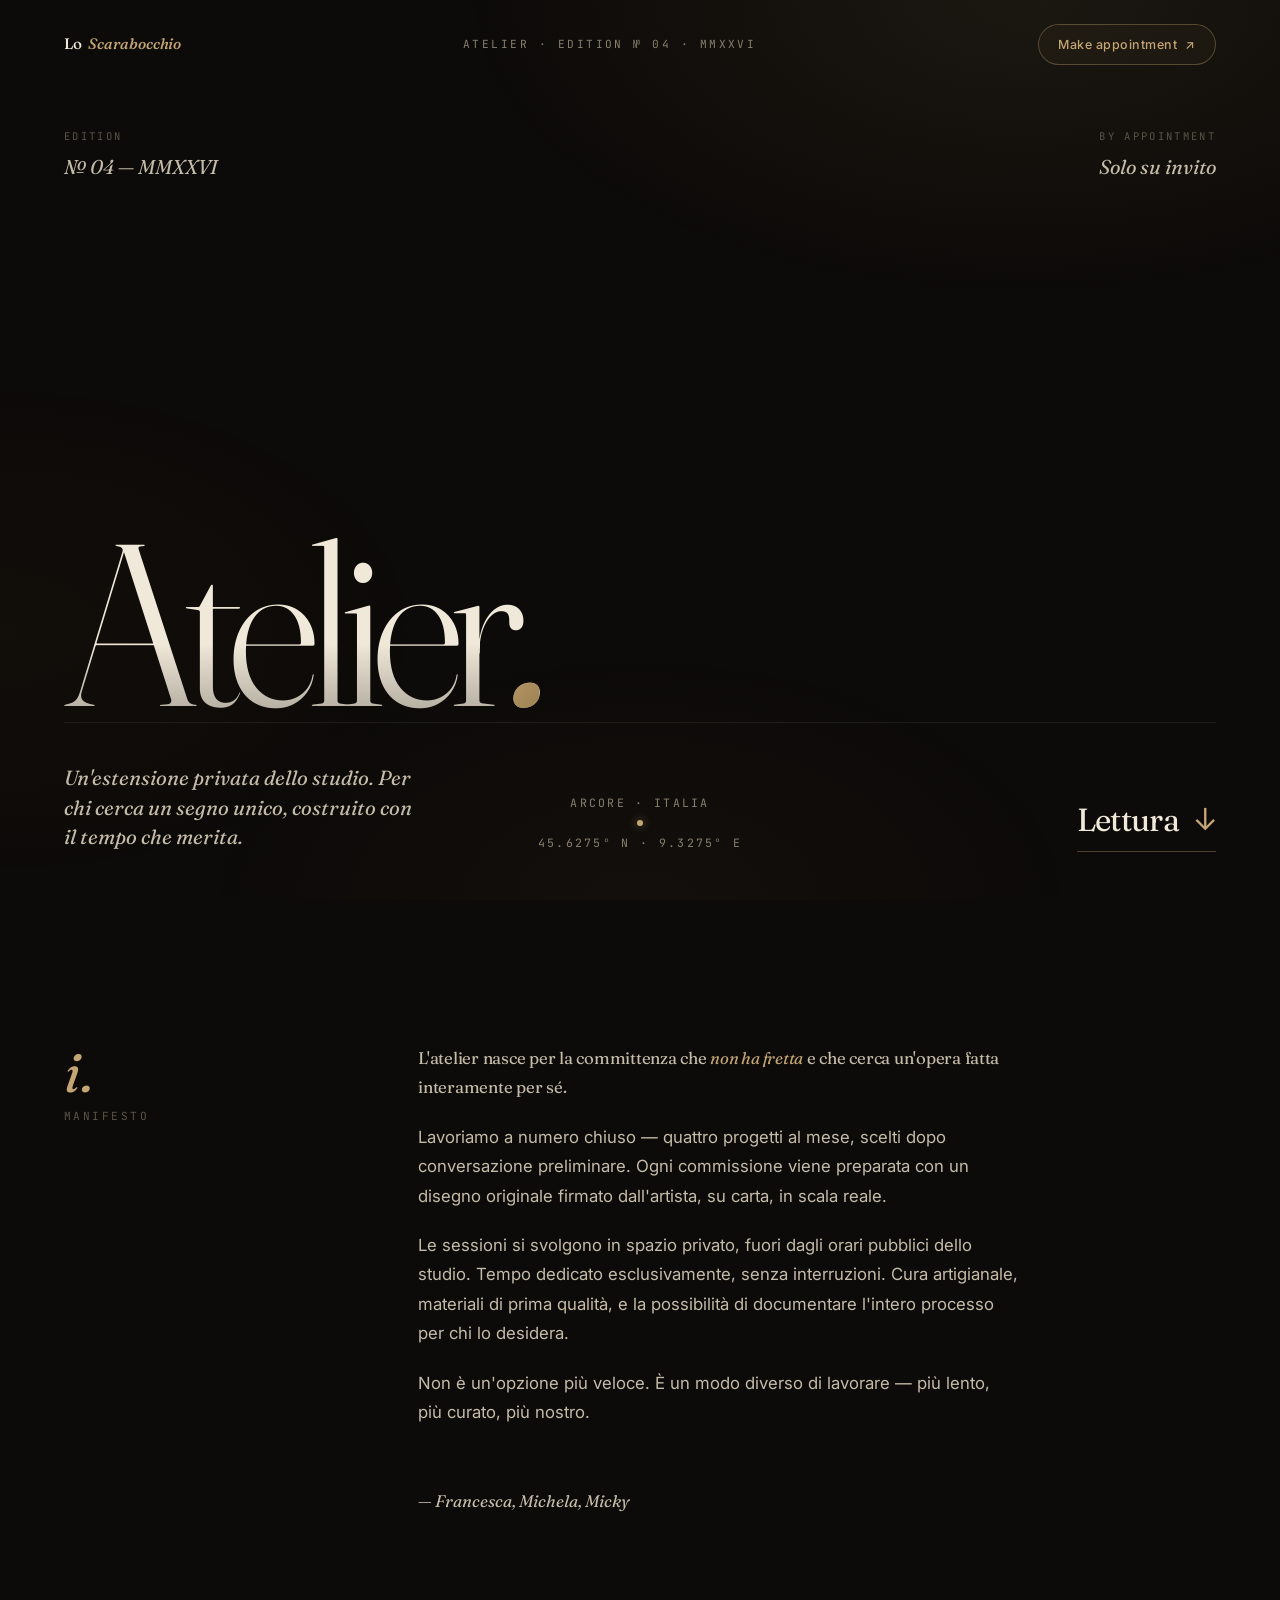
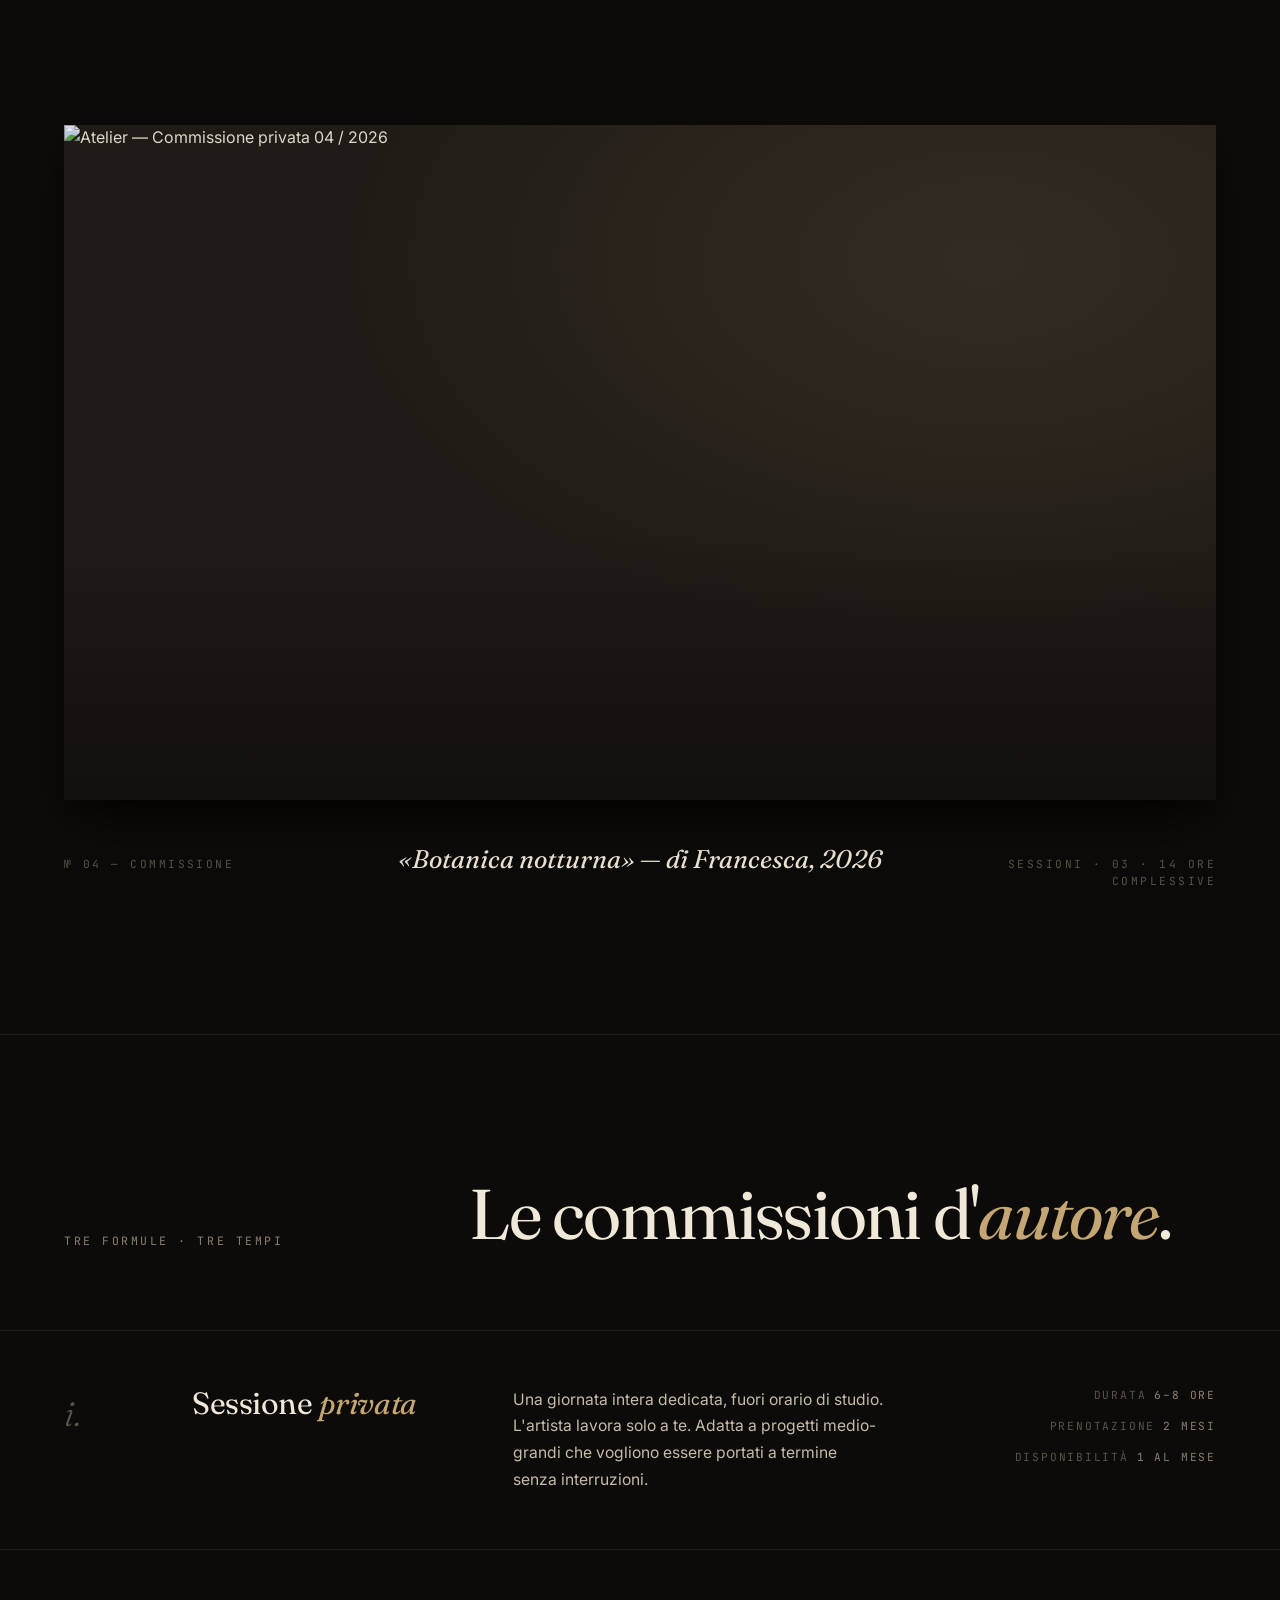
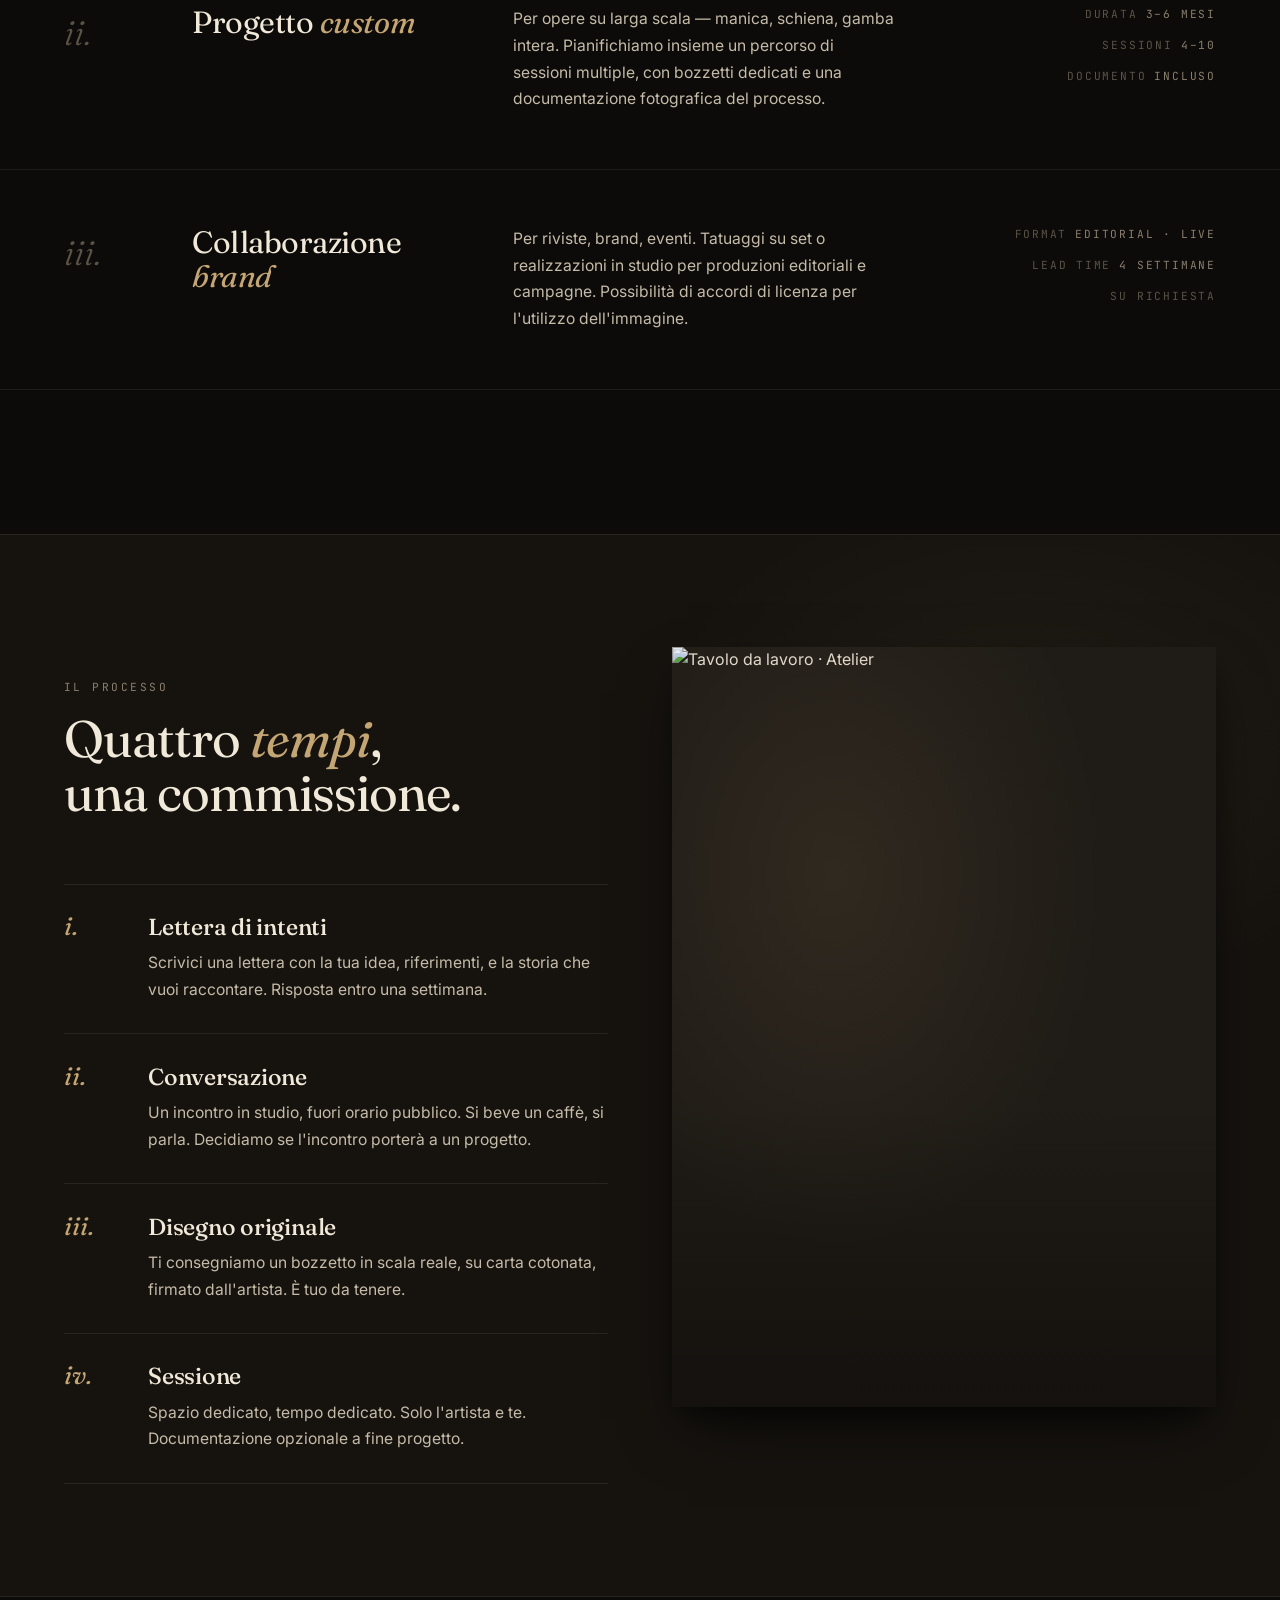
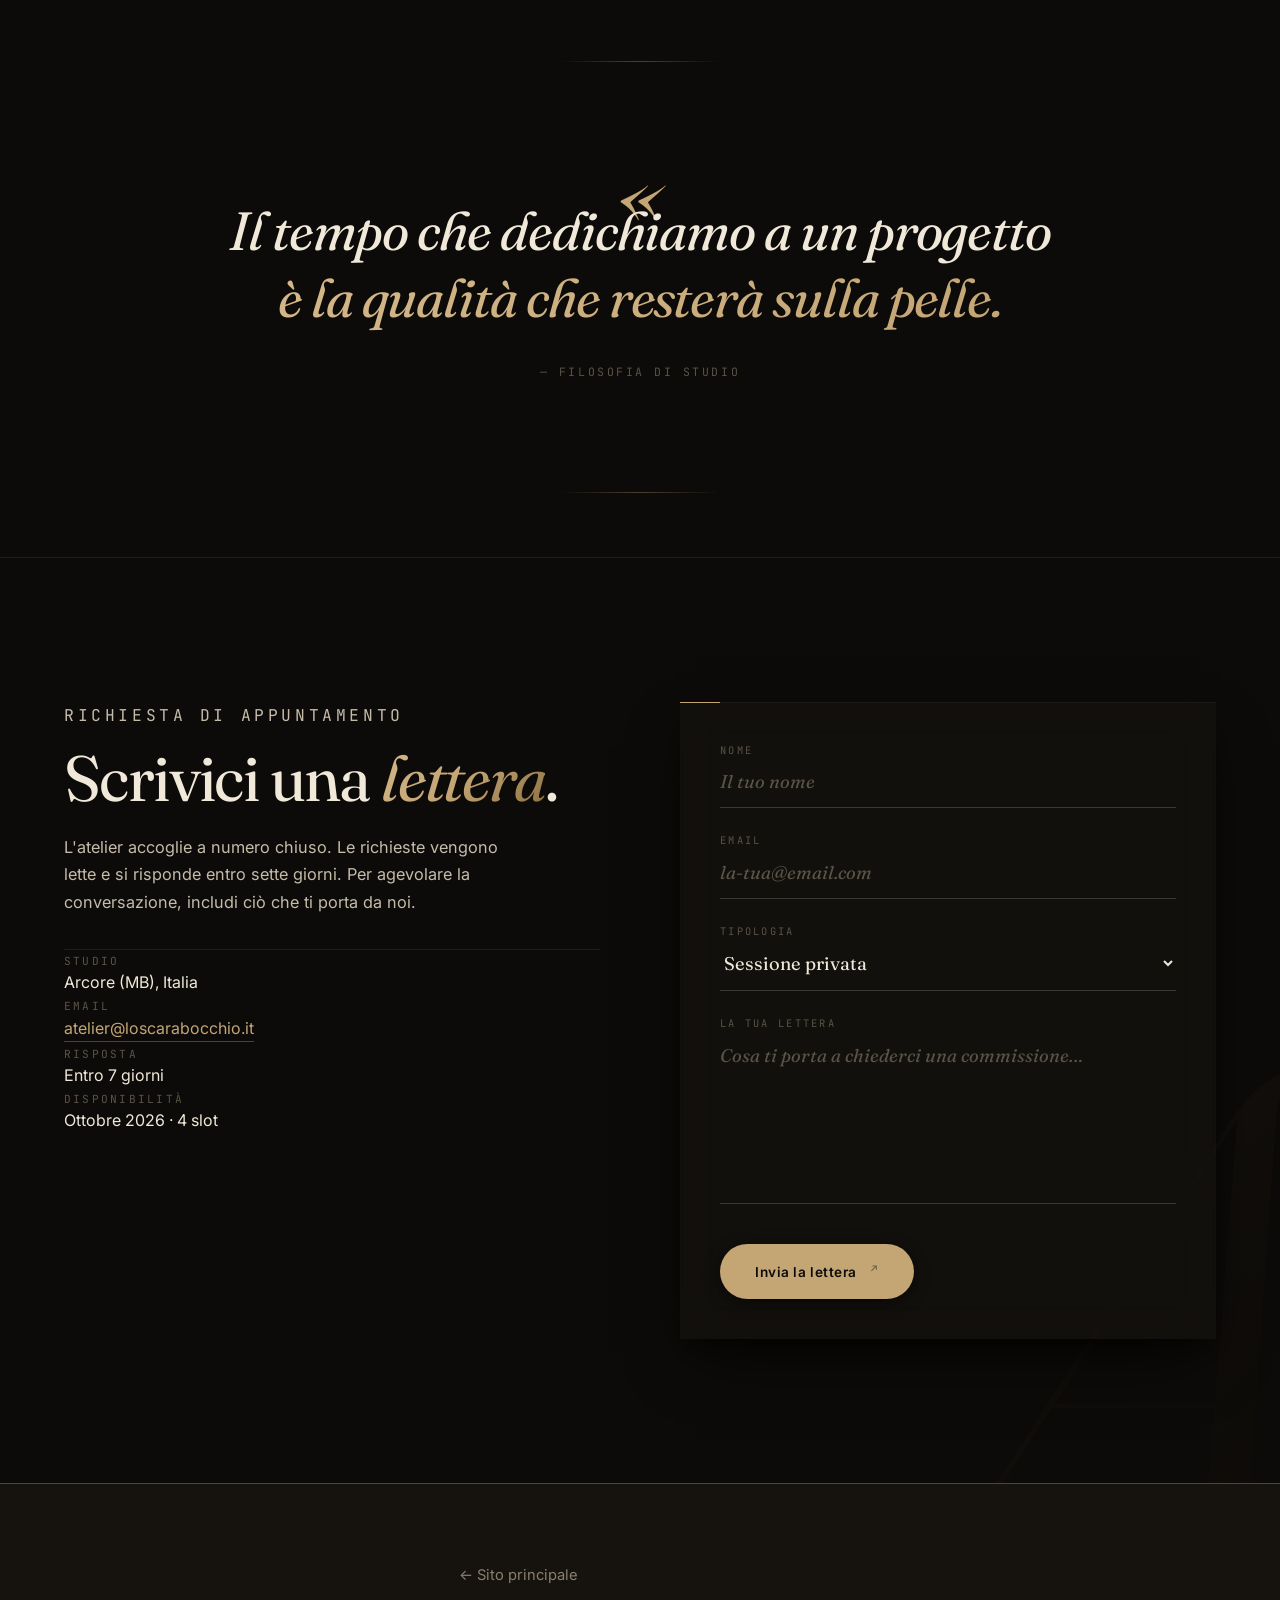
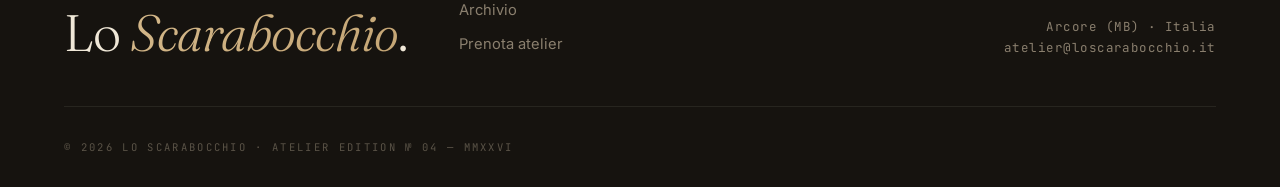
==== commit a4d4190b: "Rimosso Giorgio dal sito Home - Eliminata la sua sezione artista - Rimosse le 3 opere attribuite a l" ====
--- a/atelier.html
+++ b/atelier.html
@@ -1188,7 +1188,7 @@
         <p>
           Non è un'opzione più veloce. È un modo diverso di lavorare — più lento, più curato, più nostro.
         </p>
-        <p class="manifesto__sign">— Francesca, Michela, Giorgio, Micky</p>
+        <p class="manifesto__sign">— Francesca, Michela, Micky</p>
       </div>
     </div>
   </section>
